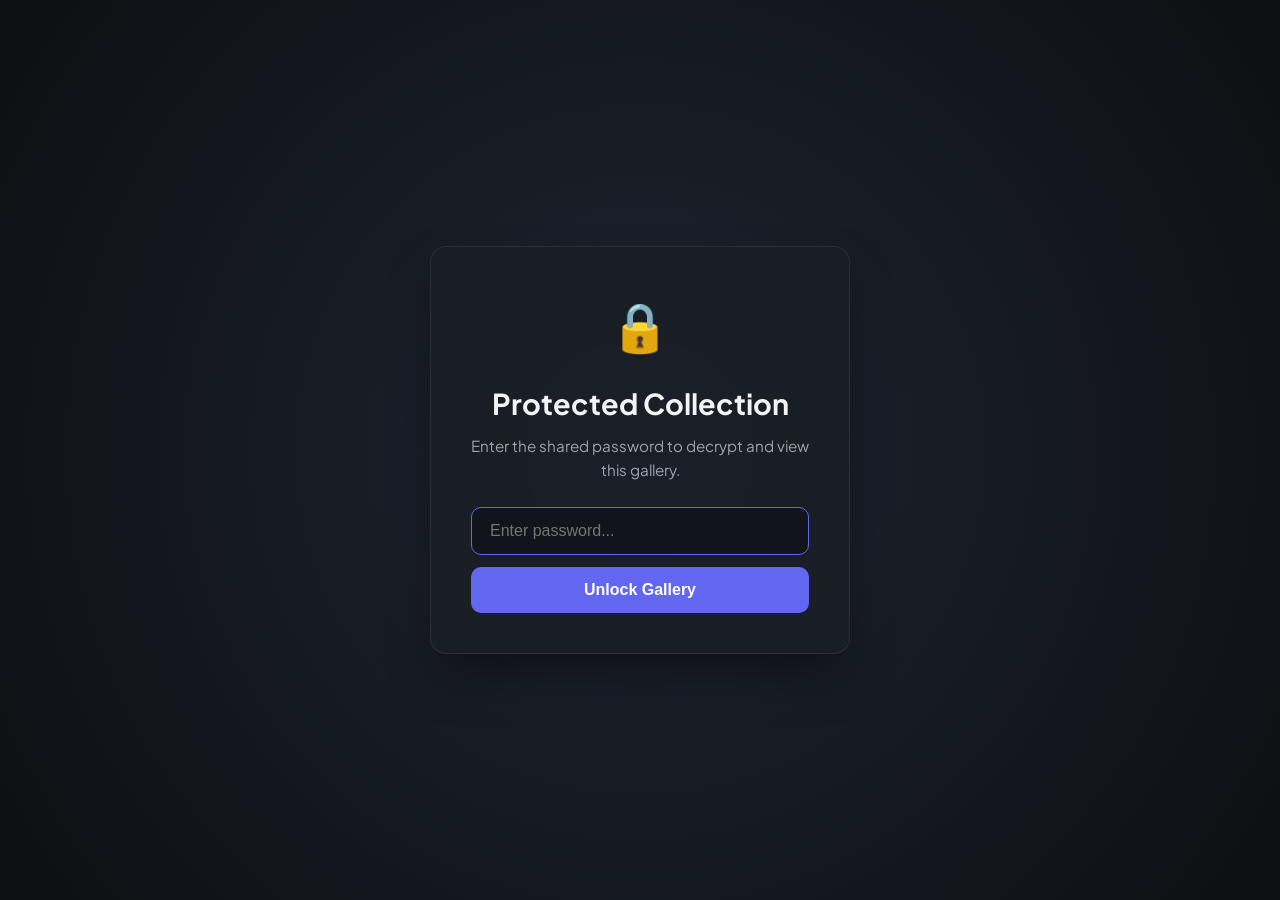
==== index.html @ 2f36e347 "Initial encrypted gallery release" ====
<!DOCTYPE html>
<html lang="en">
<head>
  <meta charset="UTF-8">
  <meta name="viewport" content="width=device-width, initial-scale=1.0">
  <title>Our Memories & Adventures</title>
  <meta name="description" content="A secure, private photo gallery collection.">
  <link rel="preconnect" href="https://fonts.googleapis.com">
  <link rel="preconnect" href="https://fonts.gstatic.com" crossorigin>
  <link href="https://fonts.googleapis.com/css2?family=Plus+Jakarta+Sans:wght@400;500;600;700;800&family=Merriweather:ital,wght@0,300;0,400;1,300&display=swap" rel="stylesheet">
  <link rel="stylesheet" href="styles.css">
</head>
<body>

  <!-- Password Unlock Modal -->
  <div id="authOverlay" class="auth-overlay">
    <div class="auth-card">
      <div class="auth-icon">🔒</div>
      <h2>Protected Collection</h2>
      <p>Enter the shared password to decrypt and view this gallery.</p>
      <form id="authForm" class="auth-form">
        <input type="password" id="passwordInput" placeholder="Enter password..." autocomplete="current-password" autofocus required>
        <button type="submit" id="unlockButton" class="btn-primary">Unlock Gallery</button>
      </form>
      <div id="authError" class="auth-error">Incorrect password. Please try again.</div>
    </div>
  </div>

  <!-- App Header -->
  <header class="app-header">
    <div class="header-content">
      <div class="header-titles">
        <h1 id="galleryTitle">Photo Gallery</h1>
        <p id="galleryDescription">Loading secure collection...</p>
      </div>
      <div class="header-actions">
        <button id="lockBtn" class="btn-secondary" title="Lock and clear stored password">
          <span>🔒 Lock</span>
        </button>
      </div>
    </div>
  </header>

  <!-- Main Google Photos Grid Feed -->
  <main id="feedContainer" class="feed-grid">
    <!-- Items dynamically injected by app.js -->
  </main>

  <!-- Fullscreen Lightbox / Carousel -->
  <div id="lightbox" class="lightbox" aria-modal="true" role="dialog">
    <div class="lightbox-backdrop"></div>
    <div id="lightboxProgress" class="lightbox-progress"></div>
    
    <button id="lightboxClose" class="lightbox-btn lightbox-close" aria-label="Close lightbox">✕</button>
    
    <button id="lightboxPrev" class="lightbox-btn lightbox-nav prev" aria-label="Previous photo">
      <svg width="24" height="24" viewBox="0 0 24 24" fill="none" stroke="currentColor" stroke-width="2"><polyline points="15 18 9 12 15 6"></polyline></svg>
    </button>
    
    <div id="lightboxStage" class="lightbox-stage">
      <!-- Full image or story card rendered here -->
    </div>

    <button id="lightboxNext" class="lightbox-btn lightbox-nav next" aria-label="Next photo">
      <svg width="24" height="24" viewBox="0 0 24 24" fill="none" stroke="currentColor" stroke-width="2"><polyline points="9 18 15 12 9 6"></polyline></svg>
    </button>
  </div>

  <script src="data.js"></script>
  <script src="app.js"></script>
</body>
</html>
---- styles.css ----
:root {
  --bg-color: #0d0f12;
  --surface-color: #1a1e24;
  --surface-hover: #252b33;
  --text-main: #f3f4f6;
  --text-muted: #9ca3af;
  --accent-color: #6366f1;
  --accent-hover: #4f46e5;
  --border-color: rgba(255, 255, 255, 0.08);
  --glass-bg: rgba(26, 30, 36, 0.75);
  --font-heading: 'Plus Jakarta Sans', -apple-system, BlinkMacSystemFont, sans-serif;
  --font-body: 'Plus Jakarta Sans', -apple-system, BlinkMacSystemFont, sans-serif;
  --font-story: 'Merriweather', Georgia, serif;
  --radius-lg: 16px;
  --radius-md: 10px;
}

* {
  box-sizing: border-box;
  margin: 0;
  padding: 0;
}

body {
  background-color: var(--bg-color);
  color: var(--text-main);
  font-family: var(--font-body);
  line-height: 1.6;
  min-height: 100vh;
  overflow-x: hidden;
  -webkit-font-smoothing: antialiased;
  -moz-osx-font-smoothing: grayscale;
}

/* ================= Auth Modal ================= */
.auth-overlay {
  position: fixed;
  inset: 0;
  background: radial-gradient(circle at center, #1e2430 0%, #0d0f12 100%);
  z-index: 9999;
  display: flex;
  align-items: center;
  justify-content: center;
  padding: 20px;
  transition: opacity 0.4s ease, visibility 0.4s ease;
}

.auth-overlay.hidden {
  opacity: 0;
  visibility: hidden;
  pointer-events: none;
}

.auth-card {
  background: var(--glass-bg);
  backdrop-filter: blur(20px);
  border: 1px solid var(--border-color);
  padding: 40px;
  border-radius: var(--radius-lg);
  max-width: 420px;
  width: 100%;
  text-align: center;
  box-shadow: 0 25px 50px -12px rgba(0, 0, 0, 0.5);
  animation: cardFloat 0.5s cubic-bezier(0.16, 1, 0.3, 1);
}

@keyframes cardFloat {
  0% { transform: translateY(20px) scale(0.95); opacity: 0; }
  10% { transform: translateY(0) scale(1); opacity: 1; }
}

.auth-icon {
  font-size: 3rem;
  margin-bottom: 16px;
}

.auth-card h2 {
  font-family: var(--font-heading);
  font-size: 1.8rem;
  margin-bottom: 8px;
}

.auth-card p {
  color: var(--text-muted);
  font-size: 0.95rem;
  margin-bottom: 24px;
}

.auth-form {
  display: flex;
  flex-direction: column;
  gap: 12px;
}

.auth-form input {
  background: rgba(0, 0, 0, 0.3);
  border: 1px solid var(--border-color);
  padding: 14px 18px;
  border-radius: var(--radius-md);
  color: #fff;
  font-size: 1rem;
  outline: none;
  transition: border-color 0.2s ease;
}

.auth-form input:focus {
  border-color: var(--accent-color);
}

.btn-primary {
  background: var(--accent-color);
  color: #fff;
  border: none;
  padding: 14px;
  border-radius: var(--radius-md);
  font-weight: 600;
  font-size: 1rem;
  cursor: pointer;
  transition: background 0.2s ease, transform 0.1s ease;
}

.btn-primary:hover {
  background: var(--accent-hover);
}

.btn-primary:active {
  transform: scale(0.98);
}

.auth-error {
  color: #f87171;
  font-size: 0.85rem;
  margin-top: 16px;
  display: none;
}

/* ================= Header ================= */
.app-header {
  padding: 40px 24px 24px;
  max-width: 1400px;
  margin: 0 auto;
}

.header-content {
  display: flex;
  align-items: flex-end;
  justify-content: space-between;
  border-bottom: 1px solid var(--border-color);
  padding-bottom: 24px;
  gap: 20px;
}

.header-titles h1 {
  font-family: var(--font-heading);
  font-size: 2.5rem;
  font-weight: 700;
  letter-spacing: -0.02em;
}

.header-titles p {
  color: var(--text-muted);
  font-size: 1.1rem;
  margin-top: 4px;
}

.btn-secondary {
  background: var(--surface-color);
  border: 1px solid var(--border-color);
  color: var(--text-main);
  padding: 8px 16px;
  border-radius: 8px;
  font-size: 0.9rem;
  font-weight: 500;
  cursor: pointer;
  transition: background 0.2s ease;
}

.btn-secondary:hover {
  background: var(--surface-hover);
}

/* ================= Grid Feed ================= */
.feed-grid {
  max-width: 1400px;
  margin: 32px auto 80px;
  padding: 0 24px;
  display: grid;
  grid-template-columns: repeat(auto-fill, minmax(280px, 1fr));
  gap: 24px;
}

/* Headings span full width */
.feed-heading {
  grid-column: 1 / -1;
  margin-top: 36px;
  padding-bottom: 8px;
  border-bottom: 1px solid var(--border-color);
}

.feed-heading h2 {
  font-family: var(--font-heading);
  font-size: 1.85rem;
  font-weight: 700;
  color: #fff;
}

.feed-heading span {
  color: var(--text-muted);
  font-size: 0.95rem;
}

/* Narratives styled as clean subheadings spanning full width */
.feed-narrative {
  grid-column: 1 / -1;
  margin: 16px 0 8px;
  padding: 8px 4px;
  background: transparent;
  border: none;
  box-shadow: none;
  cursor: pointer;
  transition: opacity 0.2s ease;
}

.feed-narrative:hover {
  opacity: 0.85;
}

.feed-narrative h3 {
  font-family: var(--font-heading);
  font-size: 1.4rem;
  font-weight: 600;
  color: var(--text-main);
  margin-bottom: 6px;
}

.feed-narrative p {
  font-family: var(--font-story);
  font-size: 1.05rem;
  line-height: 1.8;
  color: #d1d5db;
  max-width: 900px;
}

/* Photo Tile */
.feed-photo-card {
  display: flex;
  flex-direction: column;
  gap: 10px;
  cursor: pointer;
  group: true;
}

.photo-thumb-wrapper {
  position: relative;
  width: 100%;
  aspect-ratio: 4 / 3;
  border-radius: var(--radius-lg);
  overflow: hidden;
  background-color: var(--surface-color);
  border: 1px solid var(--border-color);
}

.skeleton-shimmer {
  position: absolute;
  inset: 0;
  background: linear-gradient(90deg, #1a1e24 0%, #262c36 50%, #1a1e24 100%);
  background-size: 200% 100%;
  animation: shimmer 1.5s infinite linear;
}

@keyframes shimmer {
  0% { background-position: -200% 0; }
  10% { background-position: 200% 0; }
}

.photo-thumb {
  width: 100%;
  height: 100%;
  object-fit: cover;
  opacity: 0;
  transition: opacity 0.4s ease, transform 0.4s cubic-bezier(0.16, 1, 0.3, 1);
}

.photo-thumb.loaded {
  opacity: 1;
}

.feed-photo-card:hover .photo-thumb {
  transform: scale(1.04);
}

.photo-caption {
  font-size: 0.9rem;
  color: var(--text-muted);
  padding: 0 4px;
  display: -webkit-box;
  -webkit-line-clamp: 2;
  -webkit-box-orient: vertical;
  overflow: hidden;
}

/* ================= Lightbox ================= */
.lightbox {
  position: fixed;
  inset: 0;
  z-index: 10000;
  display: flex;
  align-items: center;
  justify-content: center;
  opacity: 0;
  visibility: hidden;
  pointer-events: none;
  transition: opacity 0.3s ease, visibility 0.3s ease;
}

.lightbox.active {
  opacity: 1;
  visibility: visible;
  pointer-events: auto;
}

.lightbox-backdrop {
  position: absolute;
  inset: 0;
  background-color: rgba(0, 0, 0, 0.94);
  backdrop-filter: blur(15px);
}

/* Instagram Stories Progress Bar */
.lightbox-progress {
  position: absolute;
  top: 12px;
  left: 16px;
  right: 16px;
  z-index: 20;
  display: flex;
  gap: 6px;
  height: 4px;
}

.progress-segment {
  flex: 1;
  background: rgba(255, 255, 255, 0.25);
  border-radius: 4px;
  overflow: hidden;
  cursor: pointer;
  transition: transform 0.15s ease, background 0.2s ease;
}

.progress-segment:hover {
  transform: scaleY(1.5);
  background: rgba(255, 255, 255, 0.4);
}

.progress-fill {
  width: 0%;
  height: 100%;
  background: #fff;
  transition: width 0.3s cubic-bezier(0.16, 1, 0.3, 1);
}

.progress-segment.completed .progress-fill {
  width: 100%;
}

.progress-segment.active .progress-fill {
  width: 100%;
}

.lightbox-stage {
  position: relative;
  z-index: 2;
  width: 100%;
  height: 100%;
  display: flex;
  align-items: center;
  justify-content: center;
  padding: 48px 80px 32px;
  touch-action: pan-y;
  transition: opacity 0.35s ease, transform 0.35s cubic-bezier(0.16, 1, 0.3, 1);
}

.lightbox-stage.slide-transition {
  opacity: 0;
  transform: scale(0.96) translateX(10px);
}

.lightbox-photo-layout {
  display: flex;
  flex-direction: column;
  align-items: center;
  justify-content: center;
  width: 100%;
  height: 100%;
  gap: 16px;
  max-height: 100%;
}

.lightbox-img-wrapper {
  flex: 1;
  min-height: 0;
  width: 100%;
  display: flex;
  align-items: center;
  justify-content: center;
}

.lightbox-full-img {
  max-width: 100%;
  max-height: 100%;
  object-fit: contain;
  border-radius: 8px;
  box-shadow: 0 25px 50px -12px rgba(0, 0, 0, 0.8);
  animation: slideFadeIn 0.4s cubic-bezier(0.16, 1, 0.3, 1);
}

@keyframes slideFadeIn {
  0% { opacity: 0; transform: scale(0.97); }
  10% { opacity: 1; transform: scale(1); }
}

.lightbox-story-card {
  max-width: 720px;
  background: transparent;
  border: none;
  padding: 40px 20px;
  text-align: center;
  font-family: var(--font-story);
  font-size: 1.35rem;
  line-height: 1.9;
  color: #f3f4f6;
  box-shadow: none;
}

.lightbox-story-card h3 {
  font-family: var(--font-heading);
  font-size: 2.2rem;
  margin-bottom: 16px;
  color: #fff;
}

.lightbox-story-card p {
  font-size: 1.3rem;
  color: #e5e7eb;
}

.lightbox-caption-block {
  flex-shrink: 0;
  max-width: 800px;
  text-align: center;
  font-size: 1.15rem;
  color: #f3f4f6;
  padding: 0 16px;
  text-shadow: 0 2px 10px rgba(0, 0, 0, 0.9);
}

.lightbox-btn {
  position: absolute;
  z-index: 10;
  background: rgba(255, 255, 255, 0.1);
  border: 1px solid rgba(255, 255, 255, 0.15);
  color: #fff;
  width: 48px;
  height: 48px;
  border-radius: 50%;
  display: flex;
  align-items: center;
  justify-content: center;
  cursor: pointer;
  transition: background 0.2s ease, transform 0.1s ease;
}

.lightbox-btn:hover {
  background: rgba(255, 255, 255, 0.25);
  transform: scale(1.05);
}

.lightbox-close {
  top: 24px;
  right: 24px;
  font-size: 1.2rem;
}

.lightbox-nav.prev {
  left: 24px;
  top: 50%;
  transform: translateY(-50%);
}

.lightbox-nav.next {
  right: 24px;
  top: 50%;
  transform: translateY(-50%);
}

.lightbox-nav:hover {
  transform: translateY(-50%) scale(1.08);
}

/* Mobile Responsive Adjustments */
@media (max-width: 768px) {
  .header-content {
    flex-direction: column;
    align-items: flex-start;
  }
  .feed-grid {
    grid-template-columns: repeat(auto-fill, minmax(160px, 1fr));
    gap: 12px;
    padding: 0 16px;
  }
  .lightbox-stage {
    padding: 60px 16px 90px;
  }
  .lightbox-nav {
    display: none; /* Rely on swipe gestures on mobile */
  }
  .lightbox-story-card {
    padding: 28px;
    font-size: 1.1rem;
  }
}
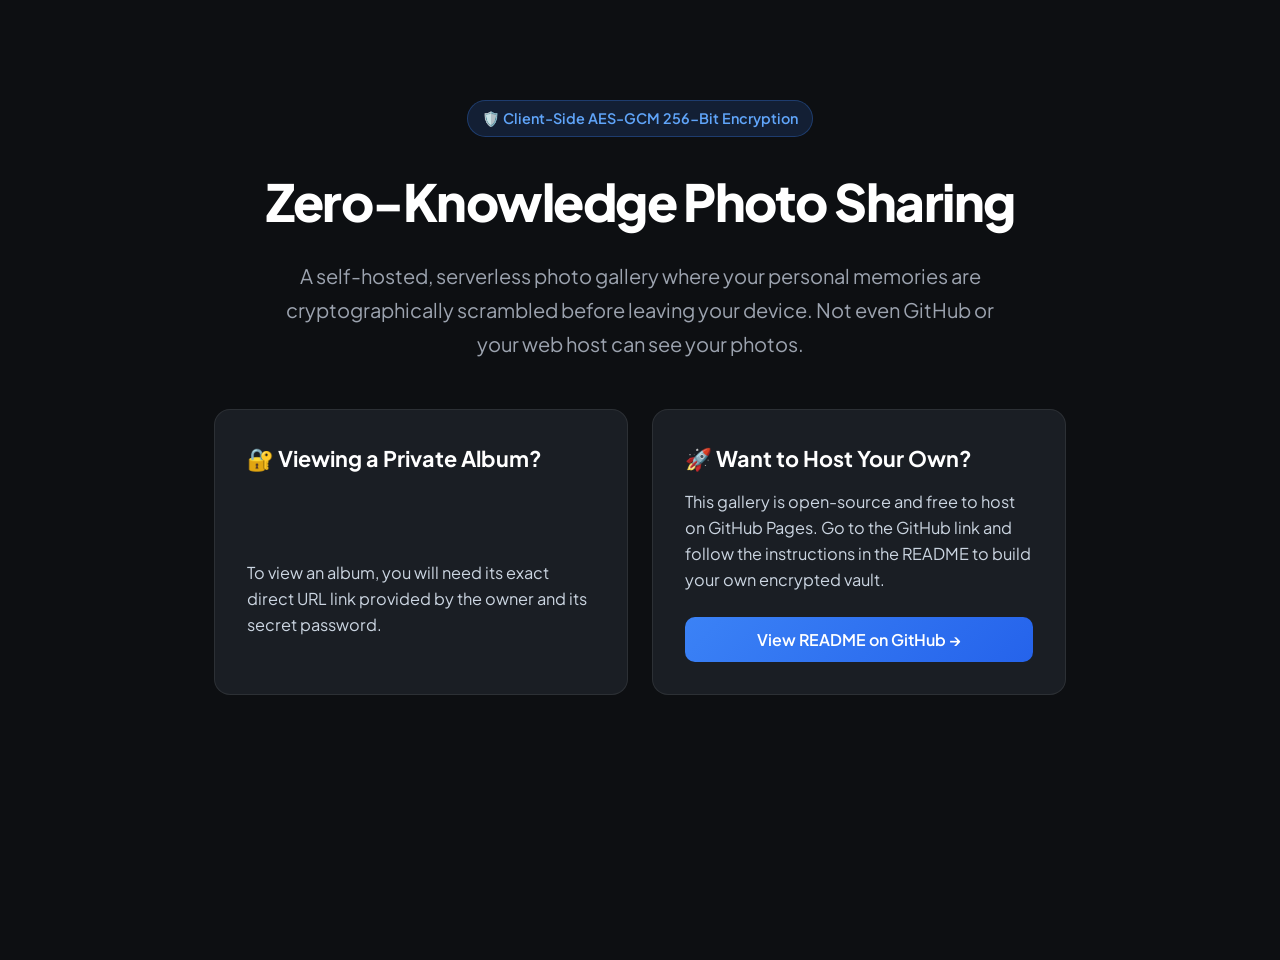
==== commit 30590bab: "Implement mobile center click full-screen photo expansion mode" ====
--- a/index.html
+++ b/index.html
@@ -34,15 +34,36 @@
         <p id="galleryDescription">Loading secure collection...</p>
       </div>
       <div class="header-actions">
-        <button id="lockBtn" class="btn-secondary" title="Lock and clear stored password">
+        <button id="lockBtn" class="btn-secondary" style="display: none;" title="Lock and clear stored password">
           <span>🔒 Lock</span>
         </button>
       </div>
     </div>
   </header>
 
+  <!-- Showcase Landing Homepage View -->
+  <section id="showcaseContainer" class="showcase-container">
+    <div class="showcase-badge">🛡️ Client-Side AES-GCM 256-Bit Encryption</div>
+    <h2 class="showcase-title">Zero-Knowledge Photo Sharing</h2>
+    <p class="showcase-subtitle">
+      A self-hosted, serverless photo gallery where your personal memories are cryptographically scrambled before leaving your device. Not even GitHub or your web host can see your photos.
+    </p>
+    
+    <div class="showcase-cards">
+      <div class="showcase-card">
+        <h3>🔐 Viewing a Private Album?</h3>
+        <p>To view an album, you will need its exact direct URL link provided by the owner and its secret password.</p>
+      </div>
+      <div class="showcase-card">
+        <h3>🚀 Want to Host Your Own?</h3>
+        <p>This gallery is open-source and free to host on GitHub Pages. Go to the GitHub link and follow the instructions in the README to build your own encrypted vault.</p>
+        <a href="https://github.com/viswajithiii/photo-sharing" class="btn-showcase" target="_blank">View README on GitHub →</a>
+      </div>
+    </div>
+  </section>
+
   <!-- Main Google Photos Grid Feed -->
-  <main id="feedContainer" class="feed-grid">
+  <main id="feedContainer" class="feed-grid" style="display: none;">
     <!-- Items dynamically injected by app.js -->
   </main>
 
@@ -50,6 +71,7 @@
   <div id="lightbox" class="lightbox" aria-modal="true" role="dialog">
     <div class="lightbox-backdrop"></div>
     <div id="lightboxProgress" class="lightbox-progress"></div>
+    <button id="photoExpandBack" class="photo-expand-back" style="display: none;" aria-label="Back to story">← Back</button>
     
     <button id="lightboxClose" class="lightbox-btn lightbox-close" aria-label="Close lightbox">✕</button>
     
--- a/styles.css
+++ b/styles.css
@@ -177,6 +177,84 @@
 
 .btn-secondary:hover {
   background: var(--surface-hover);
+}
+
+/* ================= Albums Selector Grid ================= */
+.albums-grid-wrapper {
+  max-width: 1400px;
+  margin: 40px auto 80px;
+  padding: 0 24px;
+  display: grid;
+  grid-template-columns: repeat(auto-fill, minmax(340px, 1fr));
+  gap: 32px;
+}
+
+.album-card {
+  background: var(--surface-color);
+  border: 1px solid var(--border-color);
+  border-radius: var(--radius-lg);
+  overflow: hidden;
+  cursor: pointer;
+  transition: transform 0.3s cubic-bezier(0.16, 1, 0.3, 1), box-shadow 0.3s ease, border-color 0.3s ease;
+  display: flex;
+  flex-direction: column;
+}
+
+.album-card:hover {
+  transform: translateY(-6px);
+  box-shadow: 0 20px 40px -15px rgba(0, 0, 0, 0.7);
+  border-color: rgba(255, 255, 255, 0.2);
+}
+
+.album-cover-wrapper {
+  position: relative;
+  width: 100%;
+  aspect-ratio: 16 / 10;
+  background: #111418;
+  overflow: hidden;
+}
+
+.album-cover {
+  width: 100%;
+  height: 100%;
+  object-fit: cover;
+  transition: transform 0.5s cubic-bezier(0.16, 1, 0.3, 1);
+}
+
+.album-card:hover .album-cover {
+  transform: scale(1.05);
+}
+
+.album-info {
+  padding: 24px;
+  display: flex;
+  flex-direction: column;
+  flex: 1;
+}
+
+.album-title {
+  font-family: var(--font-heading);
+  font-size: 1.5rem;
+  font-weight: 700;
+  color: #fff;
+  margin-bottom: 8px;
+}
+
+.album-desc {
+  font-size: 0.95rem;
+  color: var(--text-muted);
+  line-height: 1.5;
+  margin-bottom: 20px;
+  flex: 1;
+}
+
+.album-meta {
+  display: flex;
+  align-items: center;
+  justify-content: space-between;
+  font-size: 0.85rem;
+  color: var(--accent-color);
+  font-weight: 600;
 }
 
 /* ================= Grid Feed ================= */
@@ -519,3 +597,143 @@
     font-size: 1.1rem;
   }
 }
+
+/* Showcase Landing Homepage Styles */
+.showcase-container {
+  max-width: 900px;
+  margin: 60px auto;
+  padding: 40px 24px;
+  text-align: center;
+}
+
+.showcase-badge {
+  display: inline-flex;
+  align-items: center;
+  gap: 8px;
+  padding: 6px 14px;
+  border-radius: 9999px;
+  background-color: rgba(59, 130, 246, 0.15);
+  color: #60a5fa;
+  font-size: 0.9rem;
+  font-weight: 600;
+  margin-bottom: 24px;
+  border: 1px solid rgba(59, 130, 246, 0.3);
+}
+
+.showcase-title {
+  font-family: var(--font-heading);
+  font-size: 3.2rem;
+  font-weight: 800;
+  color: #fff;
+  letter-spacing: -0.03em;
+  margin-bottom: 16px;
+}
+
+.showcase-subtitle {
+  font-size: 1.25rem;
+  line-height: 1.7;
+  color: var(--text-muted);
+  max-width: 720px;
+  margin: 0 auto 48px;
+}
+
+.showcase-cards {
+  display: grid;
+  grid-template-columns: repeat(auto-fit, minmax(300px, 1fr));
+  gap: 24px;
+  text-align: left;
+}
+
+.showcase-card {
+  background-color: var(--surface-color);
+  border: 1px solid var(--border-color);
+  border-radius: var(--radius-lg);
+  padding: 32px;
+  display: flex;
+  flex-direction: column;
+  justify-content: space-between;
+}
+
+.showcase-card h3 {
+  font-size: 1.35rem;
+  font-weight: 700;
+  color: #fff;
+  margin-bottom: 12px;
+}
+
+.showcase-card p {
+  color: #cbd5e1;
+  font-size: 1.02rem;
+  line-height: 1.6;
+  margin-bottom: 24px;
+}
+
+.btn-showcase {
+  display: inline-flex;
+  align-items: center;
+  justify-content: center;
+  padding: 10px 20px;
+  background: linear-gradient(135deg, #3b82f6, #2563eb);
+  color: #fff;
+  font-weight: 600;
+  border-radius: var(--radius-md);
+  text-decoration: none;
+  transition: transform 0.2s ease, box-shadow 0.2s ease;
+}
+
+.btn-showcase:hover {
+  transform: translateY(-2px);
+  box-shadow: 0 4px 12px rgba(37, 99, 235, 0.35);
+}
+
+/* Expanded Full-Screen Photo Mode on Mobile/Desktop */
+.photo-expand-back {
+  position: absolute;
+  top: 16px;
+  left: 16px;
+  z-index: 100;
+  background: rgba(0, 0, 0, 0.65);
+  color: #fff;
+  border: 1px solid rgba(255, 255, 255, 0.2);
+  padding: 8px 16px;
+  border-radius: 20px;
+  font-size: 0.95rem;
+  font-weight: 600;
+  backdrop-filter: blur(8px);
+  cursor: pointer;
+  display: inline-flex;
+  align-items: center;
+  gap: 6px;
+  transition: background 0.2s;
+}
+
+.photo-expand-back:hover {
+  background: rgba(255, 255, 255, 0.25);
+}
+
+.lightbox.photo-expanded .lightbox-progress,
+.lightbox.photo-expanded .lightbox-close,
+.lightbox.photo-expanded .lightbox-nav,
+.lightbox.photo-expanded .lightbox-caption-block {
+  display: none !important;
+}
+
+.lightbox.photo-expanded .lightbox-stage {
+  padding: 0 !important;
+}
+
+.lightbox.photo-expanded .lightbox-photo-layout,
+.lightbox.photo-expanded .lightbox-img-wrapper {
+  height: 100vh;
+  max-height: 100vh;
+  width: 100vw;
+}
+
+.lightbox.photo-expanded .lightbox-full-img {
+  border-radius: 0;
+  max-width: 100vw;
+  max-height: 100vh;
+  width: 100vw;
+  height: 100vh;
+  object-fit: contain;
+}
